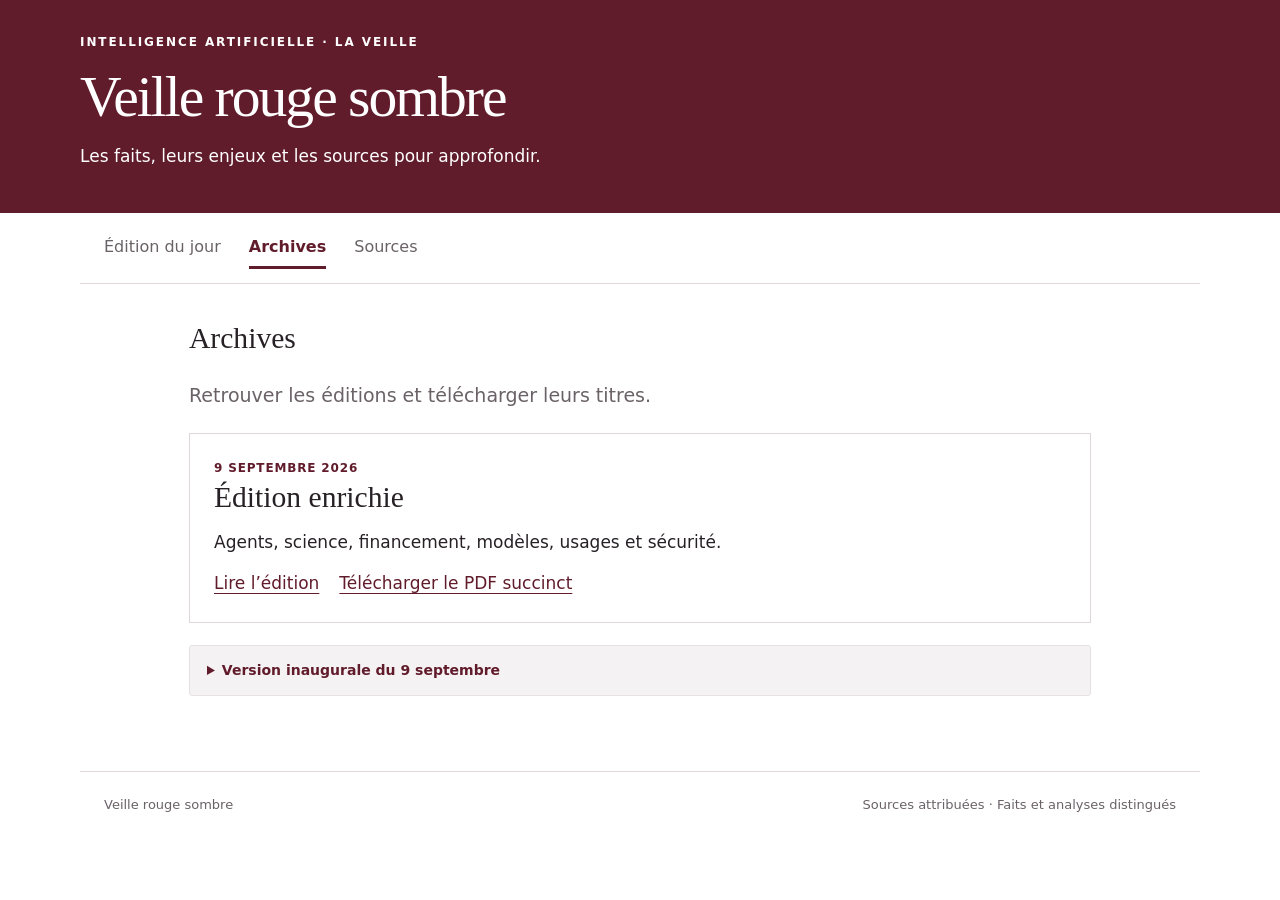
==== veille-rouge-sombre/archives.html @ 4fc69e2d "Conserver les pages, archives et PDF de la veille" ====
<!doctype html><html lang="fr"><head><meta charset="utf-8"><meta name="viewport" content="width=device-width,initial-scale=1"><title>Archives · Veille rouge sombre</title><style>
:root{color-scheme:light;--red:#611c2b;--ink:#272126;--muted:#6a6267;--line:#ded8da;--paper:#fff;--soft:#f5f2f3}*{box-sizing:border-box}html{scroll-behavior:smooth;scroll-padding-top:2rem}body{margin:0;background:var(--paper);color:var(--ink);font:17px/1.7 system-ui,-apple-system,BlinkMacSystemFont,"Segoe UI",sans-serif}a{color:var(--red);text-underline-offset:4px}a:hover{color:#a32c46}a:focus-visible,summary:focus-visible{outline:3px solid #b84761;outline-offset:5px}.skip{position:absolute;top:-100px}.skip:focus{top:8px;background:white;padding:12px;z-index:3}header{background:var(--red);color:white;padding:32px max(24px,calc((100vw - 1120px)/2)) 30px}.eyebrow{text-transform:uppercase;letter-spacing:.16em;font-size:12px;font-weight:650}.masthead{display:flex;align-items:end;justify-content:space-between;gap:24px}h1{font:normal clamp(2.15rem,4.5vw,3.6rem)/1.14 Georgia,serif;margin:12px 0 0;letter-spacing:-.035em}.header-note{font-size:14px;color:#ead5da;text-align:right;margin:0;white-space:nowrap}.layout{max-width:1120px;margin:auto;display:grid;grid-template-columns:220px minmax(0,1fr);gap:64px;padding:38px 24px 70px}aside{align-self:start;position:sticky;top:28px}nav a{display:block;color:var(--muted);font-size:14px;text-decoration:none;padding:8px 0}nav a:hover{color:var(--red)}nav span{font-size:12px;display:inline-block;width:25px;color:#95888d}.edition{font-size:14px;margin:0 0 28px;color:var(--muted)}.edition strong{color:var(--red)}.notice{padding:15px 18px;background:var(--soft);border-left:3px solid var(--red);font-size:14px;margin-bottom:32px}.section{border-top:1px solid var(--line);padding:30px 0 10px;margin-top:26px}.section:first-of-type{margin-top:0}h2{font:normal 1.85rem/1.25 Georgia,serif;margin:0 0 22px}h3{font:normal 1.6rem/1.25 Georgia,serif;margin:9px 0 15px}p{margin:12px 0}.kicker{font-size:12px;text-transform:uppercase;letter-spacing:.07em;color:var(--red);font-weight:650}.topic{border-bottom:1px solid var(--line);padding:0 0 25px;margin-bottom:26px}.topic:last-child{border-bottom:0;margin-bottom:0}.source{font-size:14px}.badge{display:inline-block;font-size:12px;padding:2px 8px;border:1px solid #d8c8cd;border-radius:4px;letter-spacing:0;text-transform:none;color:var(--red);margin-left:7px}.author{font-size:14px;color:var(--muted);margin-top:17px}.author strong{color:var(--ink)}details{background:var(--soft);margin:19px 0 5px;border:1px solid #e8e1e3;border-radius:3px}summary{cursor:pointer;padding:13px 17px;font-size:14px;color:var(--red);font-weight:600}details .inside{padding:0 18px 15px;font-size:15px}ul{padding-left:21px}li{margin:10px 0}.takeaway{background:var(--red);color:white;padding:25px 28px;border-radius:3px}.takeaway h2{margin-bottom:16px}.takeaway a{color:#fff}.takeaway li{padding-left:3px}.small{font-size:14px;color:var(--muted)}footer{max-width:1120px;margin:auto;border-top:1px solid var(--line);padding:22px 24px 32px;display:flex;justify-content:space-between;gap:20px;font-size:13px;color:var(--muted)}main{min-width:0}p,a{overflow-wrap:anywhere}@media(max-width:800px){.layout{display:block;padding-top:25px}aside{position:static;border-bottom:1px solid var(--line);padding-bottom:18px;margin-bottom:24px}nav{display:flex;gap:8px 20px;flex-wrap:wrap}nav a{padding:0}nav span{display:none}aside .eyebrow{display:none}.masthead{display:block}.header-note{text-align:left;margin-top:18px;white-space:normal}h2{font-size:1.65rem}footer{display:block}}@media(prefers-reduced-motion:reduce){html{scroll-behavior:auto}}@media print{aside,.skip{display:none}.layout{display:block}header,.takeaway{background:white;color:black}header{border-bottom:3px solid var(--red)}.header-note{color:#555}details{break-inside:avoid}a{color:inherit}}

.tabs{display:flex;gap:28px;max-width:1120px;margin:auto;padding:14px 24px;border-bottom:1px solid var(--line)}.tabs a{font-size:16px;padding:6px 0}.tabs [aria-current=page]{color:var(--red);font-weight:700;border-bottom:3px solid var(--red)}.simple{max-width:950px;margin:auto;padding:36px 24px 70px}.source-list li{margin:15px 0}.archive-card{padding:24px;border:1px solid var(--line);margin:22px 0}.archive-card h2{margin-bottom:12px}.archive-links{display:flex;flex-wrap:wrap;gap:20px}.lead{font-size:19px;color:var(--muted)}</style></head><body><a class="skip" href="#contenu">Aller au contenu</a><header><div class="eyebrow">Intelligence artificielle · La veille</div><h1>Veille rouge sombre</h1><p>Les faits, leurs enjeux et les sources pour approfondir.</p></header><nav class="tabs" aria-label="Navigation principale"><a href="/">Édition du jour</a><a href="/archives" aria-current="page">Archives</a><a href="/sources">Sources</a></nav><main id="contenu" class="simple"><h2>Archives</h2><p class="lead">Retrouver les éditions et télécharger leurs titres.</p><article class="archive-card"><div class="kicker">9 septembre 2026</div><h2>Édition enrichie</h2><p>Agents, science, financement, modèles, usages et sécurité.</p><div class="archive-links"><a href="/archives/2026-09-09">Lire l’édition</a><a href="/archives/2026-09-09.pdf">Télécharger le PDF succinct</a></div></article><details><summary>Version inaugurale du 9 septembre</summary><div class="inside"><p>La première sélection courte reste disponible pour conserver l’historique.</p><a href="/archives/2026-09-09-inaugurale">Lire la première version</a></div></details></main><footer><span>Veille rouge sombre</span><span>Sources attribuées · Faits et analyses distingués</span></footer></body></html>
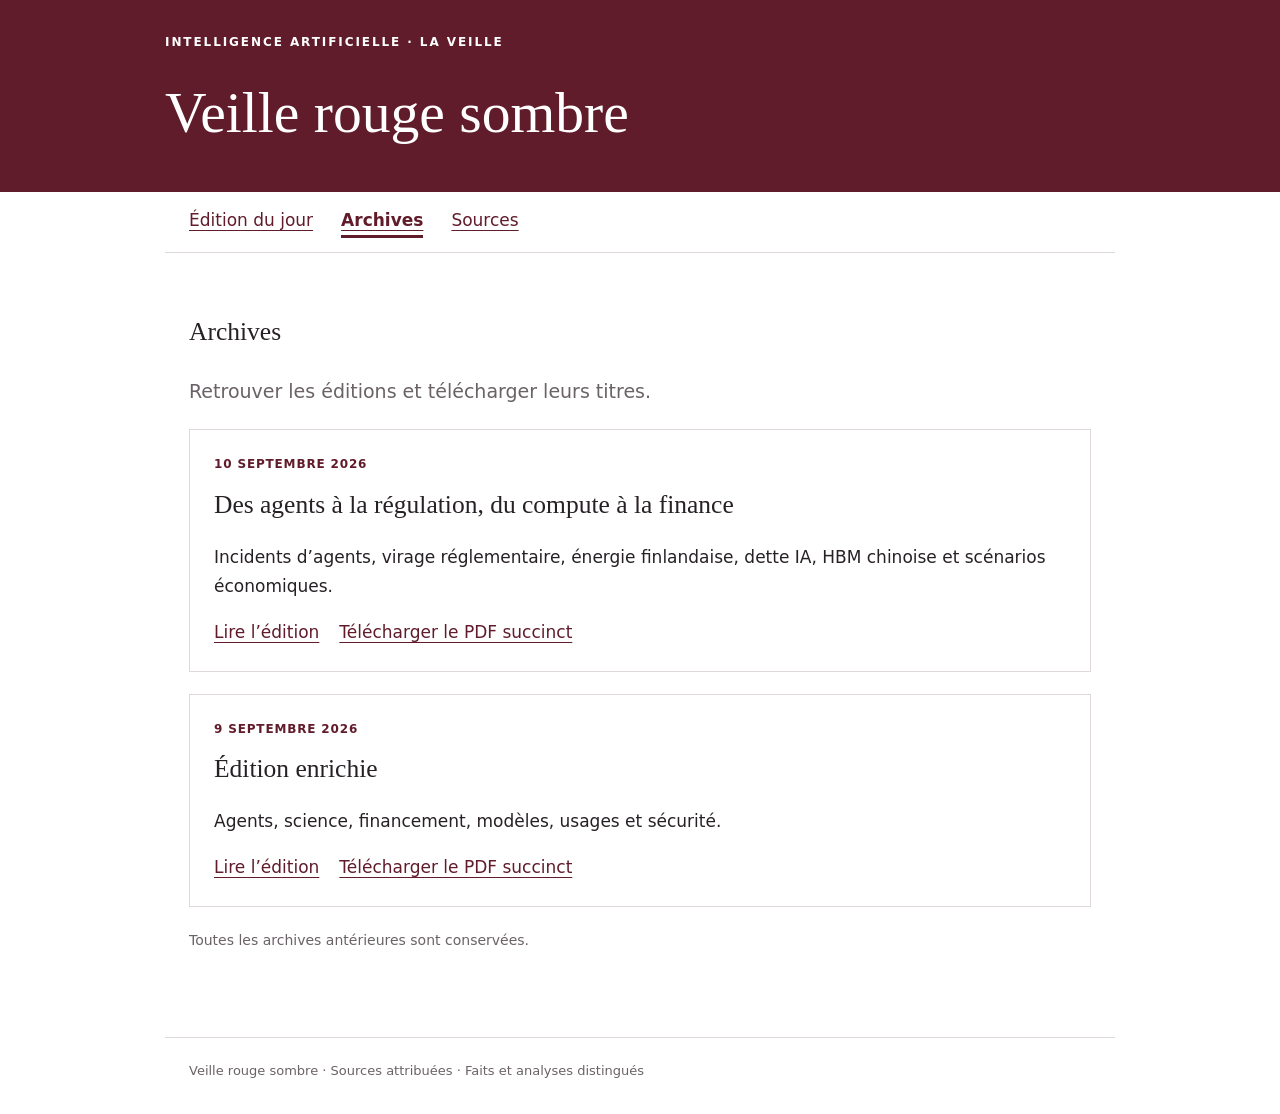
==== commit c2db02ab: "Publier la veille IA du 10 septembre 2026" ====
--- a/veille-rouge-sombre/archives.html
+++ b/veille-rouge-sombre/archives.html
@@ -1,4 +1,3 @@
 <!doctype html><html lang="fr"><head><meta charset="utf-8"><meta name="viewport" content="width=device-width,initial-scale=1"><title>Archives · Veille rouge sombre</title><style>
-:root{color-scheme:light;--red:#611c2b;--ink:#272126;--muted:#6a6267;--line:#ded8da;--paper:#fff;--soft:#f5f2f3}*{box-sizing:border-box}html{scroll-behavior:smooth;scroll-padding-top:2rem}body{margin:0;background:var(--paper);color:var(--ink);font:17px/1.7 system-ui,-apple-system,BlinkMacSystemFont,"Segoe UI",sans-serif}a{color:var(--red);text-underline-offset:4px}a:hover{color:#a32c46}a:focus-visible,summary:focus-visible{outline:3px solid #b84761;outline-offset:5px}.skip{position:absolute;top:-100px}.skip:focus{top:8px;background:white;padding:12px;z-index:3}header{background:var(--red);color:white;padding:32px max(24px,calc((100vw - 1120px)/2)) 30px}.eyebrow{text-transform:uppercase;letter-spacing:.16em;font-size:12px;font-weight:650}.masthead{display:flex;align-items:end;justify-content:space-between;gap:24px}h1{font:normal clamp(2.15rem,4.5vw,3.6rem)/1.14 Georgia,serif;margin:12px 0 0;letter-spacing:-.035em}.header-note{font-size:14px;color:#ead5da;text-align:right;margin:0;white-space:nowrap}.layout{max-width:1120px;margin:auto;display:grid;grid-template-columns:220px minmax(0,1fr);gap:64px;padding:38px 24px 70px}aside{align-self:start;position:sticky;top:28px}nav a{display:block;color:var(--muted);font-size:14px;text-decoration:none;padding:8px 0}nav a:hover{color:var(--red)}nav span{font-size:12px;display:inline-block;width:25px;color:#95888d}.edition{font-size:14px;margin:0 0 28px;color:var(--muted)}.edition strong{color:var(--red)}.notice{padding:15px 18px;background:var(--soft);border-left:3px solid var(--red);font-size:14px;margin-bottom:32px}.section{border-top:1px solid var(--line);padding:30px 0 10px;margin-top:26px}.section:first-of-type{margin-top:0}h2{font:normal 1.85rem/1.25 Georgia,serif;margin:0 0 22px}h3{font:normal 1.6rem/1.25 Georgia,serif;margin:9px 0 15px}p{margin:12px 0}.kicker{font-size:12px;text-transform:uppercase;letter-spacing:.07em;color:var(--red);font-weight:650}.topic{border-bottom:1px solid var(--line);padding:0 0 25px;margin-bottom:26px}.topic:last-child{border-bottom:0;margin-bottom:0}.source{font-size:14px}.badge{display:inline-block;font-size:12px;padding:2px 8px;border:1px solid #d8c8cd;border-radius:4px;letter-spacing:0;text-transform:none;color:var(--red);margin-left:7px}.author{font-size:14px;color:var(--muted);margin-top:17px}.author strong{color:var(--ink)}details{background:var(--soft);margin:19px 0 5px;border:1px solid #e8e1e3;border-radius:3px}summary{cursor:pointer;padding:13px 17px;font-size:14px;color:var(--red);font-weight:600}details .inside{padding:0 18px 15px;font-size:15px}ul{padding-left:21px}li{margin:10px 0}.takeaway{background:var(--red);color:white;padding:25px 28px;border-radius:3px}.takeaway h2{margin-bottom:16px}.takeaway a{color:#fff}.takeaway li{padding-left:3px}.small{font-size:14px;color:var(--muted)}footer{max-width:1120px;margin:auto;border-top:1px solid var(--line);padding:22px 24px 32px;display:flex;justify-content:space-between;gap:20px;font-size:13px;color:var(--muted)}main{min-width:0}p,a{overflow-wrap:anywhere}@media(max-width:800px){.layout{display:block;padding-top:25px}aside{position:static;border-bottom:1px solid var(--line);padding-bottom:18px;margin-bottom:24px}nav{display:flex;gap:8px 20px;flex-wrap:wrap}nav a{padding:0}nav span{display:none}aside .eyebrow{display:none}.masthead{display:block}.header-note{text-align:left;margin-top:18px;white-space:normal}h2{font-size:1.65rem}footer{display:block}}@media(prefers-reduced-motion:reduce){html{scroll-behavior:auto}}@media print{aside,.skip{display:none}.layout{display:block}header,.takeaway{background:white;color:black}header{border-bottom:3px solid var(--red)}.header-note{color:#555}details{break-inside:avoid}a{color:inherit}}
-
-.tabs{display:flex;gap:28px;max-width:1120px;margin:auto;padding:14px 24px;border-bottom:1px solid var(--line)}.tabs a{font-size:16px;padding:6px 0}.tabs [aria-current=page]{color:var(--red);font-weight:700;border-bottom:3px solid var(--red)}.simple{max-width:950px;margin:auto;padding:36px 24px 70px}.source-list li{margin:15px 0}.archive-card{padding:24px;border:1px solid var(--line);margin:22px 0}.archive-card h2{margin-bottom:12px}.archive-links{display:flex;flex-wrap:wrap;gap:20px}.lead{font-size:19px;color:var(--muted)}</style></head><body><a class="skip" href="#contenu">Aller au contenu</a><header><div class="eyebrow">Intelligence artificielle · La veille</div><h1>Veille rouge sombre</h1><p>Les faits, leurs enjeux et les sources pour approfondir.</p></header><nav class="tabs" aria-label="Navigation principale"><a href="/">Édition du jour</a><a href="/archives" aria-current="page">Archives</a><a href="/sources">Sources</a></nav><main id="contenu" class="simple"><h2>Archives</h2><p class="lead">Retrouver les éditions et télécharger leurs titres.</p><article class="archive-card"><div class="kicker">9 septembre 2026</div><h2>Édition enrichie</h2><p>Agents, science, financement, modèles, usages et sécurité.</p><div class="archive-links"><a href="/archives/2026-09-09">Lire l’édition</a><a href="/archives/2026-09-09.pdf">Télécharger le PDF succinct</a></div></article><details><summary>Version inaugurale du 9 septembre</summary><div class="inside"><p>La première sélection courte reste disponible pour conserver l’historique.</p><a href="/archives/2026-09-09-inaugurale">Lire la première version</a></div></details></main><footer><span>Veille rouge sombre</span><span>Sources attribuées · Faits et analyses distingués</span></footer></body></html>+:root{--red:#611c2b;--ink:#272126;--muted:#6a6267;--line:#ded8da;--soft:#f5f2f3}*{box-sizing:border-box}body{margin:0;color:var(--ink);font:17px/1.7 system-ui,-apple-system,"Segoe UI",sans-serif}a{color:var(--red);text-underline-offset:4px}header{background:var(--red);color:white;padding:32px max(24px,calc((100vw - 950px)/2)) 30px}.eyebrow{text-transform:uppercase;letter-spacing:.16em;font-size:12px;font-weight:650}h1,h2{font-family:Georgia,serif;font-weight:400}h1{font-size:clamp(2.15rem,4.5vw,3.6rem);margin:12px 0 0}.tabs{display:flex;gap:28px;max-width:950px;margin:auto;padding:14px 24px;border-bottom:1px solid var(--line)}.tabs [aria-current=page]{font-weight:700;border-bottom:3px solid var(--red)}main{max-width:950px;margin:auto;padding:36px 24px 70px}.lead{font-size:19px;color:var(--muted)}.archive-card{padding:24px;border:1px solid var(--line);margin:22px 0}.archive-card h2{margin:8px 0}.archive-links{display:flex;flex-wrap:wrap;gap:20px}.kicker{font-size:12px;text-transform:uppercase;letter-spacing:.07em;color:var(--red);font-weight:650}.small{font-size:14px;color:var(--muted)}footer{max-width:950px;margin:auto;border-top:1px solid var(--line);padding:22px 24px 32px;font-size:13px;color:var(--muted)}@media(max-width:600px){.tabs{gap:18px}.tabs a{font-size:14px}}
+</style></head><body><header><div class="eyebrow">Intelligence artificielle · La veille</div><h1>Veille rouge sombre</h1></header><nav class="tabs" aria-label="Navigation principale"><a href="/">Édition du jour</a><a href="/archives.html" aria-current="page">Archives</a><a href="/sources.html">Sources</a></nav><main><h2>Archives</h2><p class="lead">Retrouver les éditions et télécharger leurs titres.</p><article class="archive-card"><div class="kicker">10 septembre 2026</div><h2>Des agents à la régulation, du compute à la finance</h2><p>Incidents d’agents, virage réglementaire, énergie finlandaise, dette IA, HBM chinoise et scénarios économiques.</p><div class="archive-links"><a href="/archives/2026-09-10.html">Lire l’édition</a><a href="/archives/2026-09-10.pdf">Télécharger le PDF succinct</a></div></article><article class="archive-card"><div class="kicker">9 septembre 2026</div><h2>Édition enrichie</h2><p>Agents, science, financement, modèles, usages et sécurité.</p><div class="archive-links"><a href="/archives/2026-09-09">Lire l’édition</a><a href="/archives/2026-09-09.pdf">Télécharger le PDF succinct</a></div></article><p class="small">Toutes les archives antérieures sont conservées.</p></main><footer>Veille rouge sombre · Sources attribuées · Faits et analyses distingués</footer></body></html>
